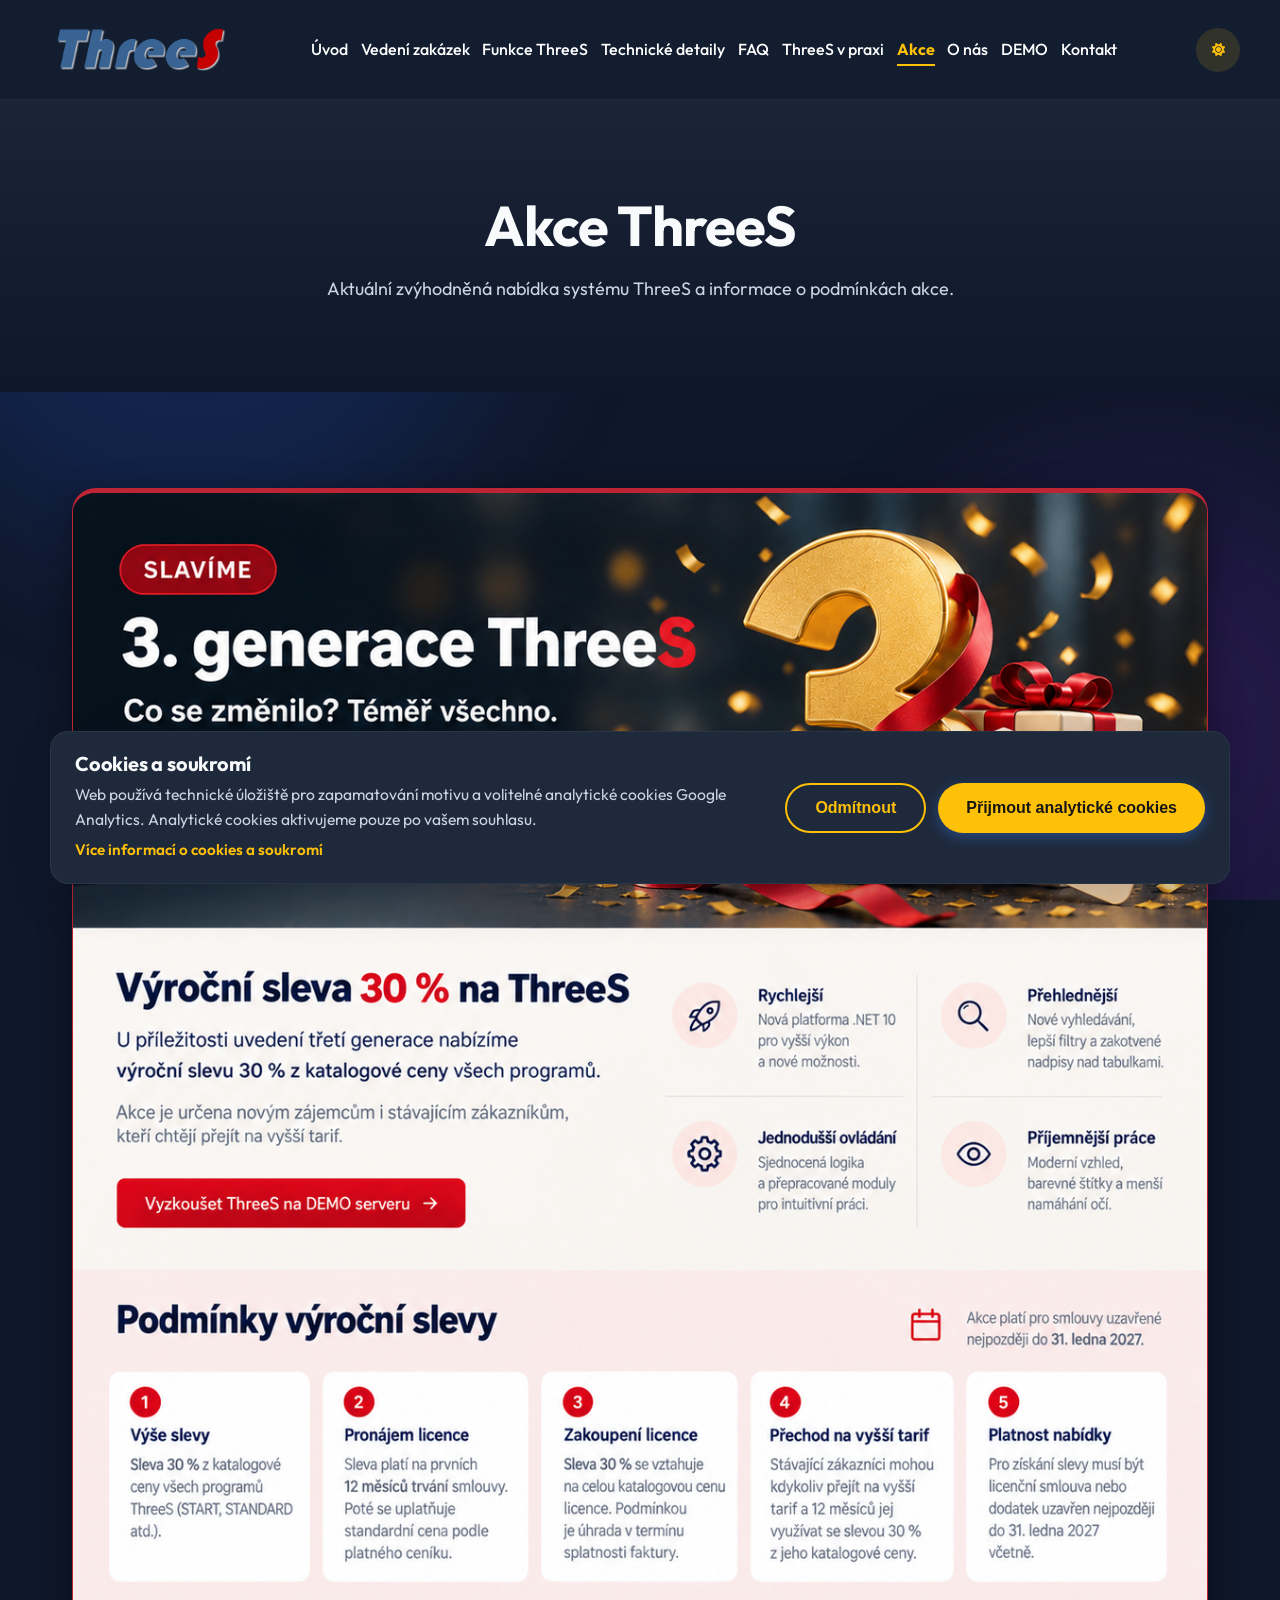
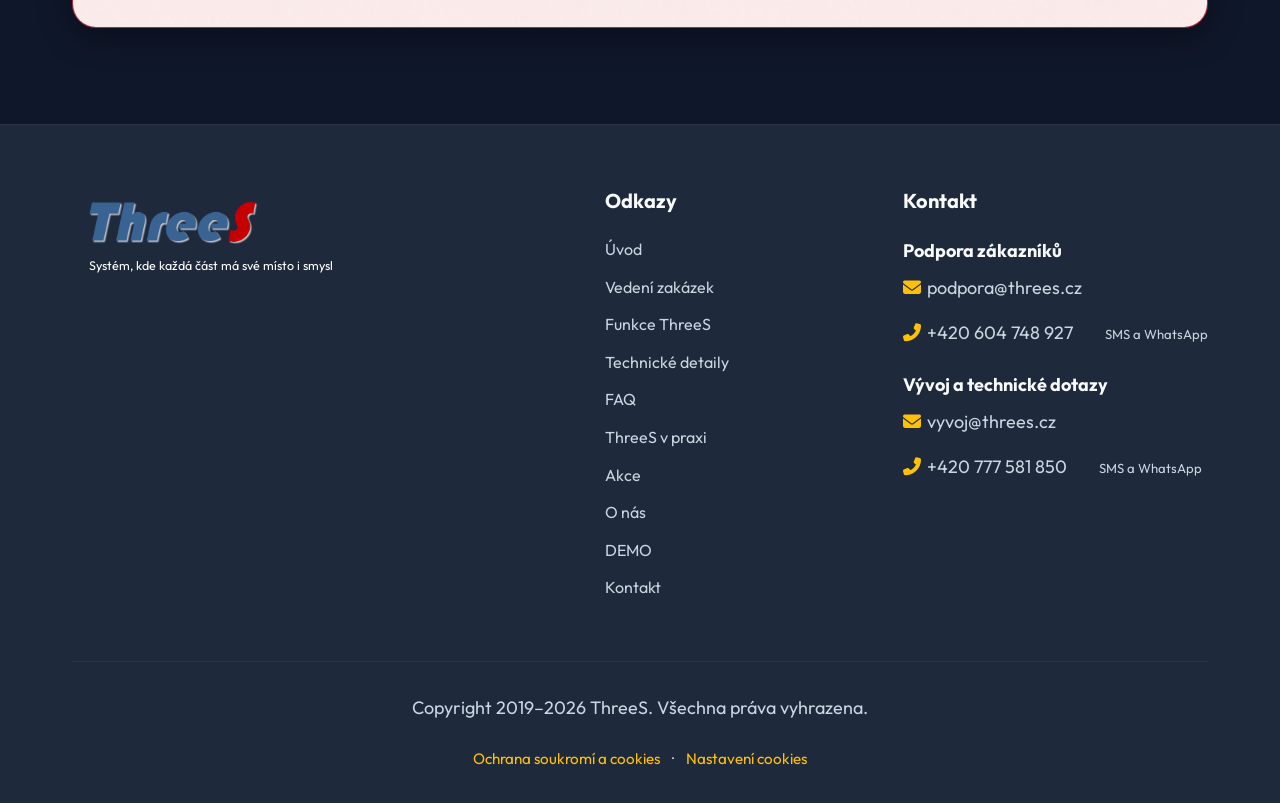
==== akce.html @ a5fe64ee "Add files via upload" ====
<!DOCTYPE html>

<html lang="cs">
<head><script>try{if(localStorage.getItem('threes-theme')!=='light')document.documentElement.setAttribute('data-theme','dark')}catch(e){document.documentElement.setAttribute('data-theme','dark')}</script>
<meta charset="utf-8"/>
<meta content="width=device-width, initial-scale=1.0" name="viewport"/>
<title>Akce ThreeS | ThreeS</title>
<meta content="Aktuální zvýhodněná nabídka systému ThreeS a informace o podmínkách akce." name="description"/>
<meta content="ThreeS akce, sleva 30 procent, pronájem ThreeS START STANDARD, licence ThreeS" name="keywords"/>
<link href="https://threes.cz/akce.html" rel="canonical"/>
<!-- Open Graph / Facebook -->
<meta content="website" property="og:type"/>
<meta content="https://threes.cz/akce.html" property="og:url"/>
<meta content="Akce ThreeS | ThreeS" property="og:title"/>
<meta content="Aktuální zvýhodněná nabídka systému ThreeS a informace o podmínkách akce." property="og:description"/>
<meta content="https://threes.cz/images/akce-vyroci-2026-final.png" property="og:image"/>
<link href="images/favicon_threes.png" rel="icon" type="image/png"/>
<link href="style.css?v=20261031-17" rel="stylesheet"/>
<link href="https://cdnjs.cloudflare.com/ajax/libs/font-awesome/6.4.0/css/all.min.css" rel="stylesheet"/>
</head>
<body class="page-akce">
<div class="bg-blobs">
<div class="blob blob-1"></div>
<div class="blob blob-2"></div>
</div>
<!-- Header -->
<header>
<div class="container nav-container">
<a class="logo" href="index.html">
<img alt="ThreeS – oficiální logo" id="nav-logo" src="images/logo_ThreeS_final.png"/>
</a>
<nav class="nav-links"><a href="index.html">Úvod</a><a href="vedeni-zakazek.html">Vedení zakázek</a><a href="funkce.html">Funkce ThreeS</a><a href="technicke-detaily.html">Technické detaily</a><a href="faq.html">FAQ</a><a href="threes-praxe.html">ThreeS v praxi</a><a href="akce.html">Akce</a><a href="o-nas.html">O nás</a><a href="demo.html">DEMO</a><a href="kontakt.html">Kontakt</a></nav>
<button aria-label="Přepnout motiv" class="theme-toggle" id="theme-toggle">
<i class="fas fa-moon"></i>
</button>
</div>
</header>
<!-- Page Header -->
<!-- Content Section -->
<!-- Footer -->
<main><section class="page-header"><div class="container"><h1>Akce ThreeS</h1><p>Aktuální zvýhodněná nabídka systému ThreeS a informace o podmínkách akce.</p></div></section><section class="section"><div class="container"><div class="action-hero glass-card"><img alt="Výroční sleva 30 % na ThreeS" src="images/akce-vyroci-2026-final.png" style="display:block;width:100%;height:auto;border-radius:12px"/><a aria-label="Vyzkoušet ThreeS na DEMO serveru" class="action-demo-overlay" href="demo.html"></a></div></div></section></main><footer>
<div class="container">
<div class="footer-grid">
<div class="footer-col">
<a class="logo" href="index.html" style="margin-bottom: 1rem; display: inline-flex;">
<img alt="ThreeS – oficiální logo" src="images/logo_ThreeS_final.png"/>
</a>
<p class="footer-slogan-white">Systém, kde každá část má své místo i smysl</p>
</div>
<div class="footer-col">
<h3>Odkazy</h3>
<ul class="footer-links"><li><a href="index.html">Úvod</a></li><li><a href="vedeni-zakazek.html">Vedení zakázek</a></li><li><a href="funkce.html">Funkce ThreeS</a></li><li><a href="technicke-detaily.html">Technické detaily</a></li><li><a href="faq.html">FAQ</a></li><li><a href="threes-praxe.html">ThreeS v praxi</a></li><li><a href="akce.html">Akce</a></li><li><a href="o-nas.html">O nás</a></li><li><a href="demo.html">DEMO</a></li><li><a href="kontakt.html">Kontakt</a></li></ul>
</div>
<div class="footer-col footer-contact">
<h3>Kontakt</h3>
<p style="font-weight: bold; margin-bottom: 0.5rem; color: var(--text-primary);">Podpora zákazníků</p>
<p><a href="mailto:podpora@threes.cz" style="color: inherit; text-decoration: none;"><i class="fas fa-envelope" style="color: var(--threes-yellow); width: 20px;"></i> podpora@threes.cz</a></p>
<p><a href="tel:+420604748927" style="color: inherit; text-decoration: none;"><i class="fas fa-phone-alt" style="color: var(--threes-yellow); width: 20px;"></i> +420 604 748 927</a><span class="contact-methods">SMS a WhatsApp</span></p>
<p style="font-weight: bold; margin-top: 1.5rem; margin-bottom: 0.5rem; color: var(--text-primary);">Vývoj a technické dotazy</p>
<p><a href="mailto:vyvoj@threes.cz" style="color: inherit; text-decoration: none;"><i class="fas fa-envelope" style="color: var(--threes-yellow); width: 20px;"></i> vyvoj@threes.cz</a></p>
<p><a href="tel:+420777581850" style="color: inherit; text-decoration: none;"><i class="fas fa-phone-alt" style="color: var(--threes-yellow); width: 20px;"></i> +420 777 581 850</a><span class="contact-methods">SMS a WhatsApp</span></p>
</div>
</div>
<div class="footer-bottom">
<p>Copyright 2019–<span class="current-year">2026</span> ThreeS. Všechna práva vyhrazena.</p>
<p class="footer-legal-links">
<a href="ochrana-soukromi.html">Ochrana soukromí a cookies</a>
<span aria-hidden="true">·</span>
<a data-cookie-settings="" href="#">Nastavení cookies</a>
</p>
</div>
</div>
</footer>
<script src="cookie-consent.js"></script>
<script src="script.js"></script>
<script src="year.js"></script><script src="akce-visibility.js"></script></body>
</html>
---- style.css ----
/* style.css */
@import url('https://fonts.googleapis.com/css2?family=Outfit:wght@300;400;500;600;700;800&display=swap');

:root {
    /* Light Mode Variables */
    --bg-primary: #f8fafc;
    --bg-secondary: #ffffff;
    --text-primary: #0f172a;
    --text-secondary: #475569;
    --accent-color: #26558a;
    --accent-hover: #1d426d;
    --accent-light: rgba(59, 130, 246, 0.1);

    --header-bg: rgba(255, 255, 255, 0.8);
    --card-bg: rgba(255, 255, 255, 0.6);
    --card-border: rgba(255, 255, 255, 0.4);
    --glass-shadow: 0 8px 32px 0 rgba(31, 38, 135, 0.07);
    --glass-backdrop: blur(12px);

    --transition: all 0.3s cubic-bezier(0.4, 0, 0.2, 1);
}

[data-theme="dark"] {
    /* Dark Mode Variables */
    --bg-primary: #0f172a;
    --bg-secondary: #1e293b;
    --text-primary: #f8fafc;
    --text-secondary: #cbd5e1;
    --accent-color: #7ea5d0;
    --accent-hover: #a7c4e2;
    --accent-light: rgba(96, 165, 250, 0.15);

    --header-bg: rgba(15, 23, 42, 0.85);
    --card-bg: rgba(30, 41, 59, 0.6);
    --card-border: rgba(255, 255, 255, 0.05);
    --glass-shadow: 0 8px 32px 0 rgba(0, 0, 0, 0.4);
}

* {
    margin: 0;
    padding: 0;
    box-sizing: border-box;
}

html {
    scroll-behavior: smooth;
}

body {
    font-family: 'Outfit', sans-serif;
    background-color: var(--bg-primary);
    color: var(--text-primary);
    line-height: 1.6;
    transition: background-color var(--transition), color var(--transition);
    overflow-x: hidden;
}

/* Background elements */
.bg-blobs {
    position: fixed;
    top: 0;
    left: 0;
    width: 100vw;
    height: 100vh;
    z-index: -1;
    overflow: hidden;
    pointer-events: none;
}

.blob {
    position: absolute;
    border-radius: 50%;
    filter: blur(80px);
    opacity: 0.6;
    animation: float 10s infinite alternate ease-in-out;
}

.blob-1 {
    top: -10%;
    left: -10%;
    width: 50vw;
    height: 50vw;
    background: rgba(59, 130, 246, 0.2);
    animation-delay: 0s;
}

.blob-2 {
    bottom: -10%;
    right: -10%;
    width: 40vw;
    height: 40vw;
    background: rgba(147, 51, 234, 0.2);
    animation-delay: -5s;
}

[data-theme="dark"] .blob-1 {
    background: rgba(37, 99, 235, 0.3);
}

[data-theme="dark"] .blob-2 {
    background: rgba(126, 34, 206, 0.3);
}

@keyframes float {
    0% {
        transform: translate(0, 0) scale(1);
    }

    100% {
        transform: translate(5%, 5%) scale(1.1);
    }
}

/* Typography */
h1,
h2,
h3,
h4,
h5,
h6 {
    font-weight: 700;
    line-height: 1.2;
    margin-bottom: 1rem;
    color: var(--text-primary);
}

h1 {
    font-size: 3.5rem;
    letter-spacing: -0.02em;
}

h2 {
    font-size: 2.5rem;
    letter-spacing: -0.01em;
}

h3 {
    font-size: 1.75rem;
}

p {
    margin-bottom: 1.5rem;
    color: var(--text-secondary);
    font-size: 1.125rem;
}

a {
    color: var(--accent-color);
    text-decoration: none;
    transition: var(--transition);
}

a:hover {
    color: var(--accent-hover);
}

/* Common Layout */
.container {
    width: 100%;
    max-width: 1200px;
    margin: 0 auto;
    padding: 0 2rem;
}

.section {
    padding: 6rem 0;
}

/* Header & Navigation */
header {
    position: fixed;
    top: 0;
    left: 0;
    width: 100%;
    z-index: 1000;
    background: var(--header-bg);
    backdrop-filter: var(--glass-backdrop);
    -webkit-backdrop-filter: var(--glass-backdrop);
    border-bottom: 1px solid var(--card-border);
    transition: var(--transition);
}

header.scrolled {
    box-shadow: var(--glass-shadow);
}

.nav-container {
    display: flex;
    justify-content: space-between;
    align-items: center;
    min-height: 80px;
    padding: 1rem 0;
    flex-wrap: wrap;
    gap: 1rem;
}

.logo {
    display: flex;
    align-items: center;
    gap: 1rem;
    font-weight: 800;
    font-size: 1.75rem;
    color: var(--text-primary);
}

.logo img {
    height: 40px;
    width: auto;
    mix-blend-mode: multiply;
    /* Make the white background transparent against the light container */
}

[data-theme="dark"] .logo img {
    /* Invert colors: white bg becomes black, colored text becomes inverted.
       Hue-rotate: restores original color hues.
       Brightness: slightly boosts the text visibility. */
    filter: invert(1) hue-rotate(180deg) brightness(1.2);
    /* Drop the black background against the dark container */
    mix-blend-mode: screen;
}

.nav-links {
    display: flex;
    flex-wrap: wrap;
    gap: 1.5rem;
    align-items: center;
    justify-content: center;
}

.nav-links a {
    color: var(--text-primary);
    font-weight: 500;
    font-size: 1.05rem;
    position: relative;
}

.nav-links a::after {
    content: '';
    position: absolute;
    width: 0;
    height: 2px;
    bottom: -4px;
    left: 0;
    background-color: var(--accent-color);
    transition: var(--transition);
}

.nav-links a:hover::after,
.nav-links a.nav-active::after {
    width: 100%;
}

.nav-links a.nav-active {
    color: var(--accent-color);
    font-weight: 700;
}

/* Buttons & Controls */
.btn {
    display: inline-flex;
    align-items: center;
    justify-content: center;
    padding: 0.875rem 1.75rem;
    border-radius: 9999px;
    font-weight: 600;
    font-size: 1rem;
    cursor: pointer;
    transition: var(--transition);
    border: none;
    gap: 0.5rem;
}

.btn-primary {
    background: var(--accent-color);
    color: #fff;
    box-shadow: 0 4px 14px 0 rgba(59, 130, 246, 0.39);
}

.btn-primary:hover {
    background: var(--accent-hover);
    transform: translateY(-2px);
    box-shadow: 0 6px 20px rgba(59, 130, 246, 0.4);
    color: #fff;
}

.btn-outline {
    background: transparent;
    border: 2px solid var(--accent-color);
    color: var(--accent-color);
}

.btn-outline:hover {
    background: var(--accent-light);
    transform: translateY(-2px);
}

.theme-toggle {
    background: var(--accent-light);
    border: none;
    width: 44px;
    height: 44px;
    border-radius: 50%;
    cursor: pointer;
    display: flex;
    align-items: center;
    justify-content: center;
    color: var(--accent-color);
    transition: var(--transition);
}

.theme-toggle:hover {
    background: var(--accent-color);
    color: #fff;
    transform: rotate(15deg);
}

/* Hero Section */
.hero {
    min-height: 100vh;
    display: flex;
    align-items: center;
    padding-top: 130px;
    position: relative;
}

.hero-grid {
    display: grid;
    grid-template-columns: 1fr 1fr;
    gap: 4rem;
    align-items: center;
}

.hero-content h1 {
    margin-bottom: 1.5rem;
    color: #ffffff;
}

.hero-actions {
    display: flex;
    gap: 1rem;
    margin-top: 2rem;
}

.hero-image-wrap {
    position: relative;
}

.glass-card {
    background: var(--card-bg);
    backdrop-filter: var(--glass-backdrop);
    -webkit-backdrop-filter: var(--glass-backdrop);
    border: 1px solid var(--card-border);
    border-radius: 24px;
    padding: 2.5rem;
    box-shadow: var(--glass-shadow);
    transition: transform 0.3s ease, box-shadow 0.3s ease;
}

.hero-image-wrap .glass-card {
    padding: 1rem;
    transform-style: preserve-3d;
    perspective: 1000px;
    animation: float-card 6s infinite ease-in-out;
}

@keyframes float-card {

    0%,
    100% {
        transform: translateY(0) rotateX(2deg) rotateY(-2deg);
    }

    50% {
        transform: translateY(-15px) rotateX(-2deg) rotateY(2deg);
    }
}

.hero-image-wrap img {
    width: 100%;
    height: auto;
    border-radius: 16px;
    display: block;
}

/* Features Section */
.features-grid {
    display: grid;
    grid-template-columns: repeat(auto-fit, minmax(300px, 1fr));
    gap: 2rem;
    margin-top: 3rem;
}

.feature-card {
    padding: 2rem;
    height: 100%;
}

.feature-card:hover {
    transform: translateY(-5px);
    box-shadow: 0 15px 35px rgba(0, 0, 0, 0.1);
}

[data-theme="dark"] .feature-card:hover {
    box-shadow: 0 15px 35px rgba(0, 0, 0, 0.4);
}

.feature-icon {
    width: 60px;
    height: 60px;
    background: var(--accent-light);
    color: var(--accent-color);
    border-radius: 16px;
    display: flex;
    align-items: center;
    justify-content: center;
    font-size: 1.5rem;
    margin-bottom: 1.5rem;
}

/* Modules Section */
.img-left {
    grid-template-columns: 1fr 1fr;
    gap: 4rem;
    align-items: center;
    margin-bottom: 6rem;
}

.img-right {
    grid-template-columns: 1fr 1fr;
    gap: 4rem;
    align-items: center;
    margin-bottom: 6rem;
}

.module-img {
    width: 100%;
    border-radius: 16px;
    box-shadow: var(--glass-shadow);
}

/* CTA Section */
.cta-section {
    text-align: center;
    position: relative;
    padding: 8rem 0;
    overflow: hidden;
}

.cta-box {
    max-width: 800px;
    margin: 0 auto;
    position: relative;
    z-index: 2;
}

.cta-box h2 {
    font-size: 3rem;
    margin-bottom: 1.5rem;
}

/* Footer */
footer {
    background: var(--bg-secondary);
    padding: 4rem 0 2rem;
    border-top: 1px solid var(--card-border);
}

.footer-grid {
    display: grid;
    grid-template-columns: 2fr 1fr 1fr;
    gap: 4rem;
    margin-bottom: 3rem;
}

.footer-col h3 {
    font-size: 1.25rem;
    margin-bottom: 1.5rem;
}

.footer-links {
    list-style: none;
}

.footer-links li {
    margin-bottom: 0.75rem;
}

.footer-links a {
    color: var(--text-secondary);
}

.footer-links a:hover {
    color: var(--accent-color);
}

.footer-contact p {
    display: flex;
    align-items: center;
    gap: 0.75rem;
    margin-bottom: 1rem;
}

.footer-bottom {
    text-align: center;
    padding-top: 2rem;
    border-top: 1px solid var(--card-border);
    color: var(--text-secondary);
}

.footer-legal-links {
    display: flex;
    justify-content: center;
    flex-wrap: wrap;
    gap: 0.75rem;
    margin: 0.75rem 0 0;
    font-size: 0.95rem;
}

.footer-legal-links a {
    color: var(--text-secondary);
}

.footer-legal-links a:hover {
    color: var(--accent-color);
}

/* Cookie consent */
.cookie-banner {
    position: fixed;
    right: 1rem;
    bottom: 1rem;
    left: 1rem;
    z-index: 2000;
    display: flex;
    align-items: center;
    justify-content: space-between;
    gap: 1.5rem;
    max-width: 1180px;
    margin: 0 auto;
    padding: 1.25rem 1.5rem;
    background: var(--bg-secondary);
    border: 1px solid var(--card-border);
    border-radius: 18px;
    box-shadow: 0 16px 40px rgba(15, 23, 42, 0.22);
}

.cookie-banner__content {
    flex: 1;
}

.cookie-banner h2 {
    margin-bottom: 0.35rem;
    font-size: 1.25rem;
}

.cookie-banner p {
    margin-bottom: 0.35rem;
    font-size: 0.98rem;
}

.cookie-banner a {
    font-size: 0.95rem;
    font-weight: 600;
}

.cookie-banner__actions {
    display: flex;
    flex-shrink: 0;
    flex-wrap: wrap;
    justify-content: flex-end;
    gap: 0.75rem;
}

.cookie-banner__actions .btn {
    white-space: nowrap;
}

/* Animations (Scroll reveal) */
.reveal {
    opacity: 0;
    transform: translateY(30px);
    transition: all 0.8s ease-out;
}

.reveal.active {
    opacity: 1;
    transform: translateY(0);
}

/* Details Page specific */
.page-header {
    padding: 12rem 0 4rem;
    text-align: center;
    background: linear-gradient(180deg, var(--bg-secondary) 0%, var(--bg-primary) 100%);
}

.detail-content {
    max-width: 800px;
    margin: 0 auto;
    background: var(--card-bg);
    backdrop-filter: var(--glass-backdrop);
    -webkit-backdrop-filter: var(--glass-backdrop);
    border: 1px solid var(--card-border);
    border-radius: 24px;
    padding: 3rem;
    box-shadow: var(--glass-shadow);
}

.detail-section {
    margin-bottom: 3rem;
}

.detail-section:last-child {
    margin-bottom: 0;
}

.detail-section h3 {
    color: var(--accent-color);
    border-bottom: 1px dashed var(--card-border);
    padding-bottom: 0.5rem;
    margin-bottom: 1.5rem;
    display: flex;
    align-items: center;
    gap: 0.75rem;
}

.detail-list {
    list-style: none;
}

.detail-list li {
    position: relative;
    padding-left: 2rem;
    margin-bottom: 1.25rem;
    color: var(--text-secondary);
}

.detail-list li::before {
    content: '→';
    position: absolute;
    left: 0;
    color: var(--accent-color);
    font-weight: bold;
}

.detail-list strong {
    color: var(--text-primary);
}

.faq-block {
    max-width: 900px;
    margin-left: auto;
    margin-right: auto;
}

.faq-heading {
    text-align: center;
    margin-bottom: 2rem;
}

.faq-list {
    display: grid;
    gap: 1rem;
}

.faq-item {
    background: var(--card-bg);
    backdrop-filter: var(--glass-backdrop);
    -webkit-backdrop-filter: var(--glass-backdrop);
    border: 1px solid var(--card-border);
    border-radius: 20px;
    box-shadow: var(--glass-shadow);
    padding: 1.5rem 1.75rem;
}

.faq-item summary {
    list-style: none;
    cursor: pointer;
    font-size: 1.15rem;
    font-weight: 700;
    color: var(--text-primary);
    padding-right: 2rem;
    position: relative;
}

.faq-item summary::-webkit-details-marker {
    display: none;
}

.faq-item summary::after {
    content: '+';
    position: absolute;
    right: 0;
    top: 50%;
    transform: translateY(-50%);
    color: var(--accent-color);
    font-size: 1.5rem;
    line-height: 1;
}

.faq-item[open] summary::after {
    content: '−';
}

.faq-item p {
    margin: 1rem 0 0;
}

.faq-item a {
    color: var(--accent-color);
    text-decoration: underline;
    font-weight: 600;
}

.faq-item a:hover {
    color: var(--text-primary);
}

/* Responsive */
@media (max-width: 992px) {

    .hero-grid,
    .img-left,
    .img-right,
    .footer-grid {
        grid-template-columns: 1fr;
        gap: 3rem;
    }

    .img-right .glass-card:first-child {
        order: 2;
    }

    h1 {
        font-size: 2.75rem;
    }

    h2 {
        font-size: 2rem;
    }
}

@media (max-width: 768px) {
    .nav-links {
        display: none;
        /* Mobile menu could be added here */
    }

    .section {
        padding: 4rem 0;
    }

    .hero {
        padding-top: 100px;
        min-height: auto;
    }

    .cookie-banner {
        align-items: stretch;
        flex-direction: column;
        gap: 1rem;
        padding: 1.25rem;
    }

    .cookie-banner__actions {
        justify-content: stretch;
    }

    .cookie-banner__actions .btn {
        flex: 1 1 12rem;
    }
}

/* Tooltip Styles */
[data-tooltip] {
    position: relative;
    display: inline-block;
    cursor: pointer;
}

[data-tooltip]::after {
    content: attr(data-tooltip);
    position: absolute;
    bottom: 110%;
    left: 50%;
    transform: translateX(-50%) translateY(10px);
    background-color: var(--accent-color);
    color: #fff;
    padding: 0.75rem 1.25rem;
    border-radius: 8px;
    font-size: 0.95rem;
    font-weight: 600;
    white-space: nowrap;
    opacity: 0;
    visibility: hidden;
    transition: all 0.3s cubic-bezier(0.68, -0.55, 0.265, 1.55);
    box-shadow: 0 10px 25px rgba(59, 130, 246, 0.4);
    z-index: 100;
    pointer-events: none;
}

[data-tooltip]::before {
    content: '';
    position: absolute;
    bottom: 105%;
    left: 50%;
    transform: translateX(-50%);
    border-width: 6px;
    border-style: solid;
    border-color: var(--accent-color) transparent transparent transparent;
    opacity: 0;
    visibility: hidden;
    transition: all 0.3s cubic-bezier(0.68, -0.55, 0.265, 1.55);
    z-index: 100;
}

[data-tooltip]:hover::after {
    opacity: 1;
    visibility: visible;
    transform: translateX(-50%) translateY(0);
}

[data-tooltip]:hover::before {
    opacity: 1;
    visibility: visible;
}

/* ThreeS 2026 – sjednocené vizuální prvky */
:root { --threes-blue: #26558a; --threes-red: #bd2434; --threes-green: #788b38; }
.logo img, [data-theme="dark"] .logo img { filter: none !important; mix-blend-mode: normal !important; height: 48px; }
.nav-links { flex-wrap: wrap; gap: .8rem !important; }
.nav-links a { font-size: .88rem; }
.feature-grid-v2 { display:grid; grid-template-columns:repeat(auto-fit,minmax(260px,1fr)); gap:1.25rem; margin:2rem 0; }
.feature-grid-v2 .glass-card, .feature-grid-v2 .detail-section { padding:1.5rem; }
.feature-grid-v2 h2 { font-size:1.25rem; }
.action-panel { padding:2.5rem; border-top:5px solid var(--threes-red); }
.action-panel h2 { color:var(--threes-red); }
.faq-block { max-width:1000px; margin:auto; }
.hero-content h1 { line-height:1.18; }
@media(max-width:750px) {.logo img,[data-theme="dark"] .logo img{height:38px}.action-panel{padding:1.25rem}}

/* ThreeS – třetí pracovní verze */
:root {--threes-yellow:#ffc107;--threes-green:#88954a;--threes-red:#bd2434;}
.logo img,[data-theme="dark"] .logo img {height:58px !important;filter:none !important;}
.nav-links a {font-size:1rem !important;color:#fff !important;}
.nav-links a.nav-active,.nav-links a:hover {color:rgb(255,193,7) !important;}
.nav-links a.nav-active::after {background:rgb(255,193,7) !important;}
header {background:#121d30 !important;}
.demo-cta {background:var(--threes-red) !important;border-color:var(--threes-red) !important;color:#fff !important;}
.homepage-motto {font-size:1.5rem;font-weight:700;margin-top:1.2rem;color:var(--text-primary);}
.contact-methods {font-size:.8rem;white-space:nowrap;color:var(--text-secondary);}
.full-width-detail {grid-column:1/-1;width:100%;}
.faq-block {margin-bottom:2rem;}
.action-hero {min-height:300px;padding:3rem;display:flex;flex-direction:column;justify-content:center;border-top:5px solid var(--threes-red);background:linear-gradient(120deg,rgba(189,36,52,.14),transparent 65%);}
.action-hero h2 {color:var(--threes-red);}
.equal-case-card,.about-equal {height:100%;}
.about-wide {width:100%;grid-column:1/-1;}
.about-wide img {max-width:100%;height:auto;display:block;margin:1.5rem auto;}
/* Nadpisy, symboly a aktivní navigace v teplé žlutooranžové */
body:has(.feature-grid-v2) .detail-section h3 {color:#ffc107 !important;}
.feature-icon i {color:#ffc107 !important;}
@media(max-width:950px){.nav-links a{font-size:.9rem !important}.logo img,[data-theme="dark"] .logo img{height:49px !important}}

/* ThreeS – pracovní verze 04 */
:root{--threes-yellow:#ffc107;--threes-red:#bd2434;--threes-green:#88954a}
.logo img,[data-theme="dark"] .logo img{height:67px !important}
@media(max-width:950px){.logo img,[data-theme="dark"] .logo img{height:56px !important}}
.nav-links a:hover::after,.nav-links a.nav-active::after{background:var(--threes-yellow) !important}
.demo-cta{box-shadow:0 2px 16px rgba(255,255,255,.34) !important}
.footer-col .contact-methods{display:block;margin-left:20px;margin-top:3px;font-size:.82rem}
.footer-contact p a[href^="tel:"]{white-space:nowrap}
.footer-contact i{color:var(--threes-yellow) !important}
.footer-col .logo+p{font-size:1.12rem !important;line-height:1.5}
.center-heading{text-align:center}
body:has(.feature-grid-v2) .detail-section h3,body:has(.feature-grid-v2) .detail-section h3 i{color:var(--threes-yellow) !important}
body:has(.feature-grid-v2) .detail-section:last-child{grid-column:1/-1}
body:has(.feature-grid-v2) .detail-section h3 .fa-plus,.fa-plus{color:var(--threes-yellow)}
body:has(.page-header) .fa-rocket,body:has(.page-header) .fa-desktop,body:has(.page-header) .fa-stopwatch{color:var(--threes-yellow) !important}
body:has(.page-header) .fa-check{color:var(--threes-yellow) !important}
.case-orange{border:1px solid var(--threes-yellow) !important}.case-red{border:1px solid var(--threes-red) !important}
.case-orange li,.case-red li{color:#fff;list-style:none !important}.case-orange li::before,.case-red li::before{content:'✓';color:#fff;margin-right:.65rem;font-weight:800}
.about-story-grid{display:grid;grid-template-columns:repeat(2,minmax(0,1fr));gap:2rem;align-items:stretch}.about-story-grid>.glass-card{height:100%;margin:0 !important}
@media(max-width:760px){.about-story-grid{grid-template-columns:1fr}}
.bonsai-description{text-align:center;font-size:1.15rem;line-height:1.7;max-width:850px;margin:1.4rem auto 0}
body:has(.contact-page) a:not(.btn):hover{color:var(--threes-yellow)}

/* ThreeS pracovní verze 05 – sjednocení požadovaných barev a rozložení */
:root { --threes-green:#74b83f; --threes-yellow:#ffc107; }
.more-info-white, a.more-info-white, a.more-info-white.btn-outline { background:#fff !important;color:#252525 !important;border-color:#fff !important; }
.more-info-white:hover { background:#f1f1f1 !important; }
.footer-slogan-white {color:#fff !important;}
.homepage-motto {margin-top:1rem;}
.hero-actions {margin-bottom:1.25rem;}


.feature-icon .fa-ban,.feature-icon .fa-times-circle {color:var(--threes-yellow) !important;}
.process-illustration {grid-column:1/-1;text-align:center;margin:2rem auto;width:100%;}
.centered-cta {text-align:center !important;}
.centered-cta p {text-align:center;}
.case-solution-green {border:1px solid var(--threes-green) !important;}
.case-solution-green h2 {color:var(--threes-green) !important;}
.detail-list li {list-style:none !important;}
.case-orange .detail-list li::before,.case-red .detail-list li::before {content:'✓' !important;color:#fff !important;margin-right:.7rem;}
.case-orange .detail-list li,.case-red .detail-list li {color:#fff !important;}
.faq-item summary::after,.faq-item a {color:var(--threes-yellow) !important;}
.technical-card i,.tech-card i {color:var(--threes-yellow) !important;}

/* ThreeS v06 */
:root,[data-theme="dark"]{--accent-color:#ffc107;--accent-hover:#e4a900;--accent-light:rgba(255,193,7,.13)}
.nav-links a::after,.nav-links a:hover::after,.nav-links a.nav-active::after{background:#ffc107 !important}
.theme-toggle,.theme-toggle i,.theme-toggle:hover{color:#ffc107 !important}
.theme-toggle:hover{background:rgba(255,193,7,.18) !important}
.footer-legal-links a,.footer-legal-links a:hover,.cookie-banner a,.cookie-banner a:hover{color:#ffc107 !important}
.cookie-banner .btn,.cookie-banner button{border-color:#ffc107 !important}
.cookie-banner .btn-primary{background:#ffc107 !important;color:#161616 !important}
.cookie-banner .btn-outline{color:#ffc107 !important;background:transparent !important}

.check-only{list-style:none !important}
.check-only::before,.check-only::after{content:none !important;display:none !important}
.check-only .fa-check{color:#ffc107 !important}

body:has(.contact-page) a[href="demo.html"]{color:#ffc107 !important}
.centered-cta .btn + .btn,.centered-cta a.btn + a.btn{margin-left:.65rem}

/* v07: page-specific styles, avoiding cross-page inheritance */
.page-index .hero-content h1{color:#fff !important}
:root:not([data-theme="dark"]) .page-index .hero-content h1{color:#202631 !important}
.page-index .home-three-card{border:1px solid rgb(255,193,7) !important}
.page-index .hero-actions{margin-bottom:.35rem !important}
.page-index .home-line-small{font-size:14px !important}
.page-index .home-line-medium{font-size:18px !important}
.page-index .homepage-motto{font-size:22px !important}
.page-vedeni-zakazek .jobs-comparison-1{border:2px solid #bd2434 !important}
.page-vedeni-zakazek .jobs-comparison-2{border:2px solid #74b83f !important}
.page-vedeni-zakazek .jobs-info-card{border:2px solid #ffc107 !important}
.page-vedeni-zakazek .jobs-comparison .detail-list li{color:#fff !important}
.page-vedeni-zakazek .jobs-comparison .detail-list li::before{content:'✓' !important;color:#fff !important}
.page-technicke-detaily .tech-specific-card{border:1px solid #ffc107 !important}
.page-technicke-detaily .tech-specific-card .detail-list li::before{content:'✓' !important;color:#fff !important}
.page-technicke-detaily .tech-specific-card h3 i{color:#ffc107 !important}
.page-technicke-detaily .features-grid{margin-bottom:2rem !important}
.page-o-nas .about-specific-card{border:1px solid rgb(255,193,7) !important}
.page-o-nas .about-question-heading{color:#fff !important}
:root:not([data-theme="dark"]) .page-o-nas .about-question-heading{color:#fff !important}
.page-kontakt .contact-specific-1{border-top:4px solid var(--threes-red) !important}
.page-kontakt .contact-specific-1>i,.page-kontakt .contact-specific-1>p{color:var(--threes-red) !important}
.page-kontakt .contact-specific-2{border-top:4px solid var(--threes-green) !important}
.page-kontakt .contact-specific-2>i,.page-kontakt .contact-specific-2>p:first-of-type{color:var(--threes-green) !important}
.page-kontakt .contact-specific-3{border-top:4px solid #8b5cf6 !important}
.page-kontakt .contact-specific-3>i,.page-kontakt .contact-specific-3>p{color:#8b5cf6 !important}
.page-kontakt .contact-specific-4{border-top:4px solid #f59e0b !important}
.page-kontakt .contact-specific-4>i,.page-kontakt .contact-specific-4>p:first-of-type{color:#f59e0b !important}
.page-funkce img.features-reduced-image{max-width:66.67% !important;height:auto !important}
:root:not([data-theme="dark"]) .footer-slogan-white{color:var(--text-primary) !important}
:root:not([data-theme="dark"]) .page-threes-praxe .case-orange p,
:root:not([data-theme="dark"]) .page-threes-praxe .case-orange strong,
:root:not([data-theme="dark"]) .page-threes-praxe .case-orange .detail-list li{color:#202631 !important}
:root:not([data-theme="dark"]) .page-threes-praxe .case-orange .detail-list li::before{color:#202631 !important}
.more-info-white,a.more-info-white,a.more-info-white.btn-outline{background:#e5e7eb !important;border-color:#d1d5db !important;color:#252525 !important}
.more-info-white:hover{background:#d1d5db !important}

/* v08 - action only */
.nav-links a.akce-menu-link:not(:hover):not(.nav-active){color:var(--threes-red,#d00019)!important}.nav-links a.akce-menu-link:hover,.nav-links a.akce-menu-link.nav-active{color:#ffc107!important}.page-akce .action-hero{position:relative;padding:0;overflow:hidden;max-width:100%;border-color:var(--threes-red,#d00019)}.page-akce .action-demo-overlay{position:absolute;left:2.1%;top:87.2%;width:32.8%;height:10.8%;border-radius:12px;z-index:2;cursor:pointer}.page-akce .action-demo-overlay:focus-visible{outline:3px solid #ffc107;outline-offset:-3px}

/* v09: pouze Akce – tučnost položky a přesné souřadnice tlačítka v novém obrázku */
.nav-links a.akce-menu-link {font-weight:700 !important}
.page-akce .action-demo-overlay {
  left:4.45%; top:60.0%; width:30.5%; height:4.1%;
}

/* v10: scoped contrast fixes; no other pages or color themes affected */
:root:not([data-theme="dark"]) .page-vedeni-zakazek .jobs-comparison .detail-list li,
:root:not([data-theme="dark"]) .page-vedeni-zakazek .jobs-comparison .detail-list li::before,
:root:not([data-theme="dark"]) .page-threes-praxe .case-red .detail-list li,
:root:not([data-theme="dark"]) .page-threes-praxe .case-red .detail-list li::before {color:#202631 !important}


/* v13 – targeted spacing, illustration sizes and typography */
@media (min-width: 769px) {
  .page-index .hero { min-height: calc(100vh - 80px); }
}
.page-faq .faq-illustration { margin-top: .5rem !important; }
.page-faq .faq-illustration .features-reduced-image { max-width: 733px; }
.page-technicke-detaily .threes-new-illustration { max-width: 733px !important; }
.page-threes-praxe .practice-illustration { max-width: 733px !important; margin-left: auto !important; margin-right: auto !important; }
.footer-slogan-white { font-size: calc(0.95rem - 1pt) !important; }
.page-vedeni-zakazek .excel-seo-intro { text-align: center; font-size: 1.125rem; line-height: 1.7; max-width: 900px; margin: 0 auto 2rem; }

/* v14 – final targeted layout corrections */
/* Remove the conflicting inherited footer font-size and align slogan with logo. */
.footer-col .logo + .footer-slogan-white {
  font-size: 0.78rem !important;
  line-height: 1.35 !important;
  margin: 0.1rem 0 0 !important;
  padding: 0 !important;
  text-align: left !important;
}
.footer-col > .logo { margin-bottom: 0 !important; }
/* Text about replacing Excel: more prominent without changing its location. */
.page-vedeni-zakazek .excel-seo-intro {
  font-size: 1.32rem !important;
  line-height: 1.65 !important;
  text-align: center !important;
}
/* Both showcase pictures without a glass-card frame, padding, or shadow. */
.page-index .hero-illustration-plain,
.page-threes-praxe .practice-illustration-plain {
  background: transparent !important; border: 0 !important;
  padding: 0 !important; box-shadow: none !important;
  backdrop-filter: none !important;
}
.page-index .hero-illustration-plain img,
.page-threes-praxe .practice-illustration-plain img {
  display: block; max-width: 100%; height: auto; margin: 0 auto;
}
/* 80% of previous 733px illustration width, responsive on narrow screens. */
.page-faq .faq-illustration .features-reduced-image { max-width: 586px !important; }
.page-technicke-detaily .threes-new-illustration { max-width: 586px !important; }
.page-threes-praxe .practice-illustration { max-width: 586px !important; }

/* v15 – footer slogan aligned with the VISIBLE logo artwork.
   Logo PNG contains 187px of transparent left padding in a 716px-high canvas. */
.footer-grid > .footer-col:first-child { --footer-logo-height: 67px; }
.footer-grid > .footer-col:first-child > .footer-slogan-white {
  font-size: 0.78rem !important;
  line-height: 1.35 !important;
  padding: 0 !important;
  margin: -0.35rem 0 0 calc(var(--footer-logo-height) * 0.26117) !important;
  text-align: left !important;
}
.footer-grid > .footer-col:first-child > .logo { margin-bottom: 0 !important; }
@media (max-width: 950px) {
  .footer-grid > .footer-col:first-child { --footer-logo-height: 56px; }
}
/* v15 – breathing room above the ThreeS in practice screenshot */
.page-threes-praxe .practice-illustration { margin-top: 2rem !important; }

/* v16 – development note and balanced illustration spacing */
.page-funkce .continuous-development-note {
  text-align: center; font-size: 1.18rem; line-height: 1.55;
  max-width: 920px; margin: 2.25rem auto 1.2rem;
  color: var(--text-primary);
}
.page-threes-praxe .practice-illustration {
  margin-top: 5rem !important; margin-bottom: 5rem !important;
}

/* v17 – development note spans the entire Bonus column width */
.page-funkce .feature-grid-v2 > .continuous-development-note {
  grid-column: 1 / -1; width: 100%; max-width: none;
  box-sizing: border-box; margin: 2.25rem 0 1.2rem;
  font-size: clamp(1.35rem, 2.1vw, 1.65rem);
  line-height: 1.55; text-align: center;
}
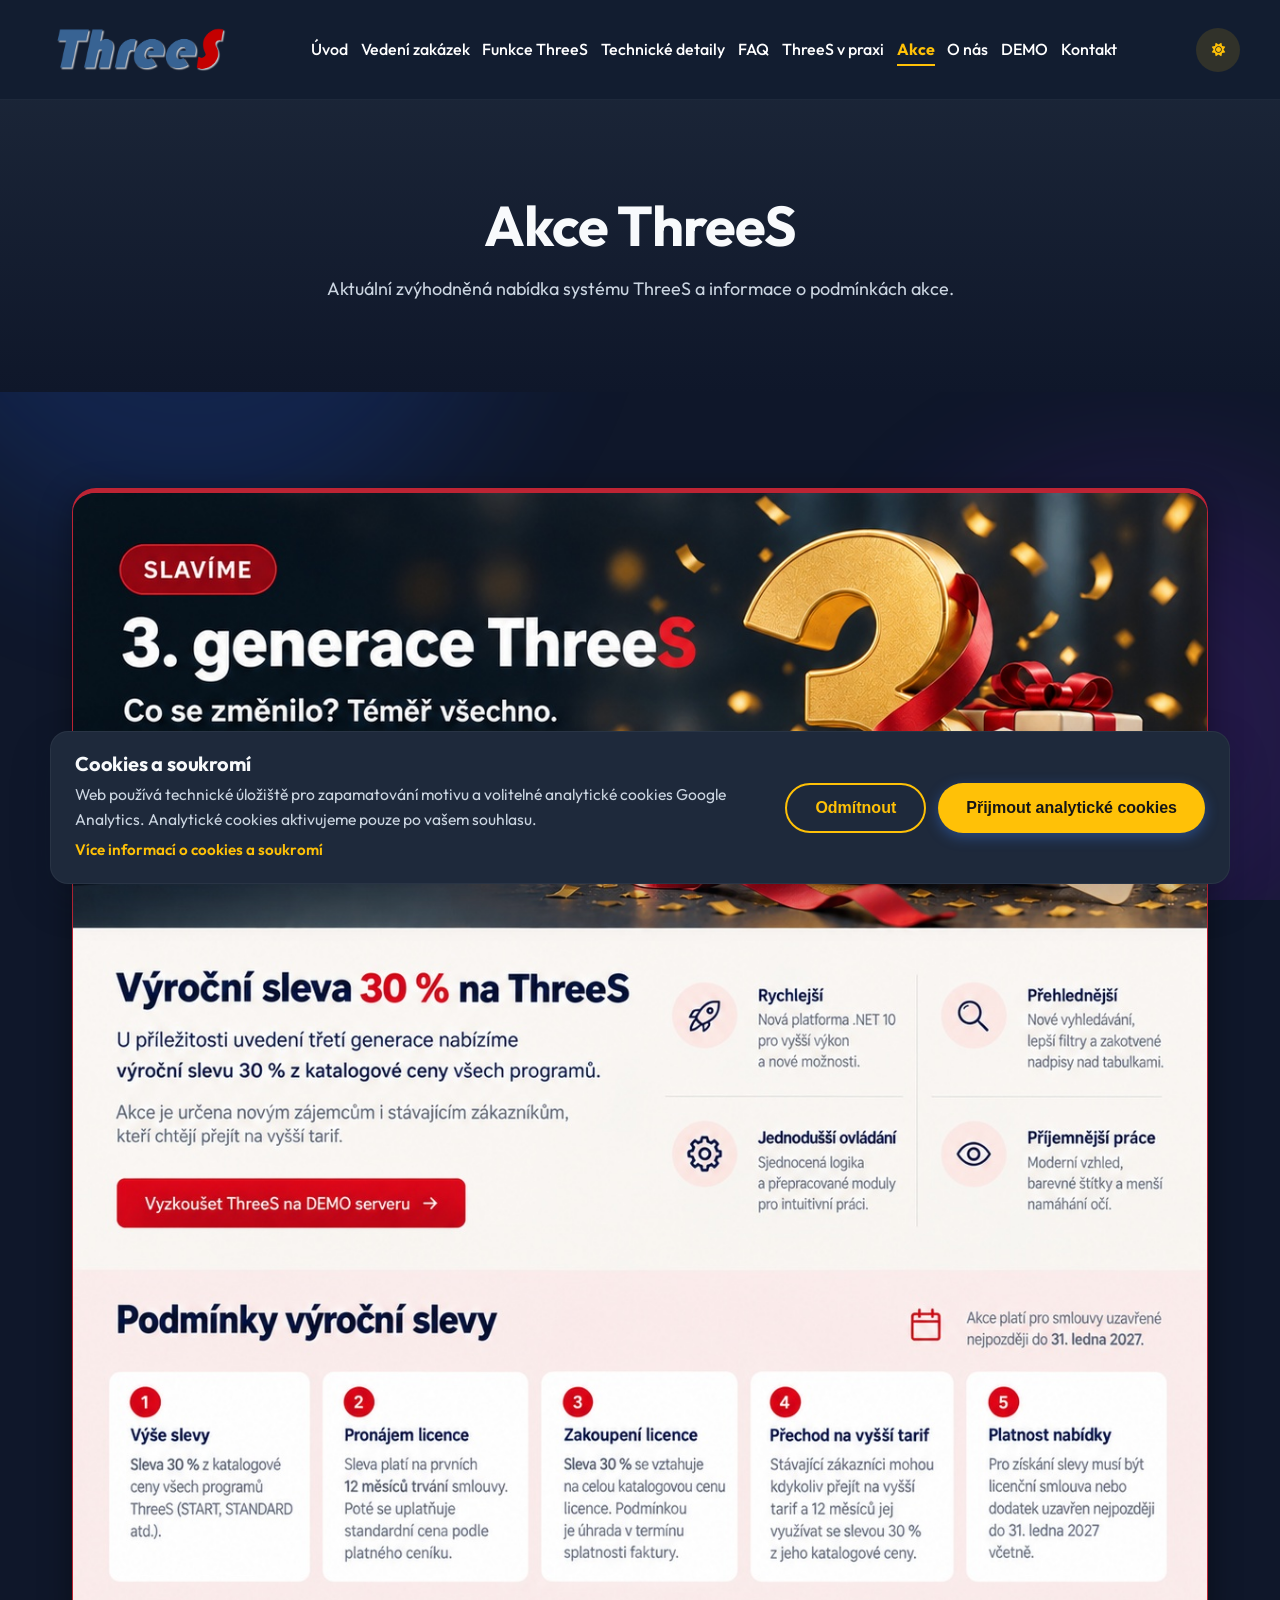
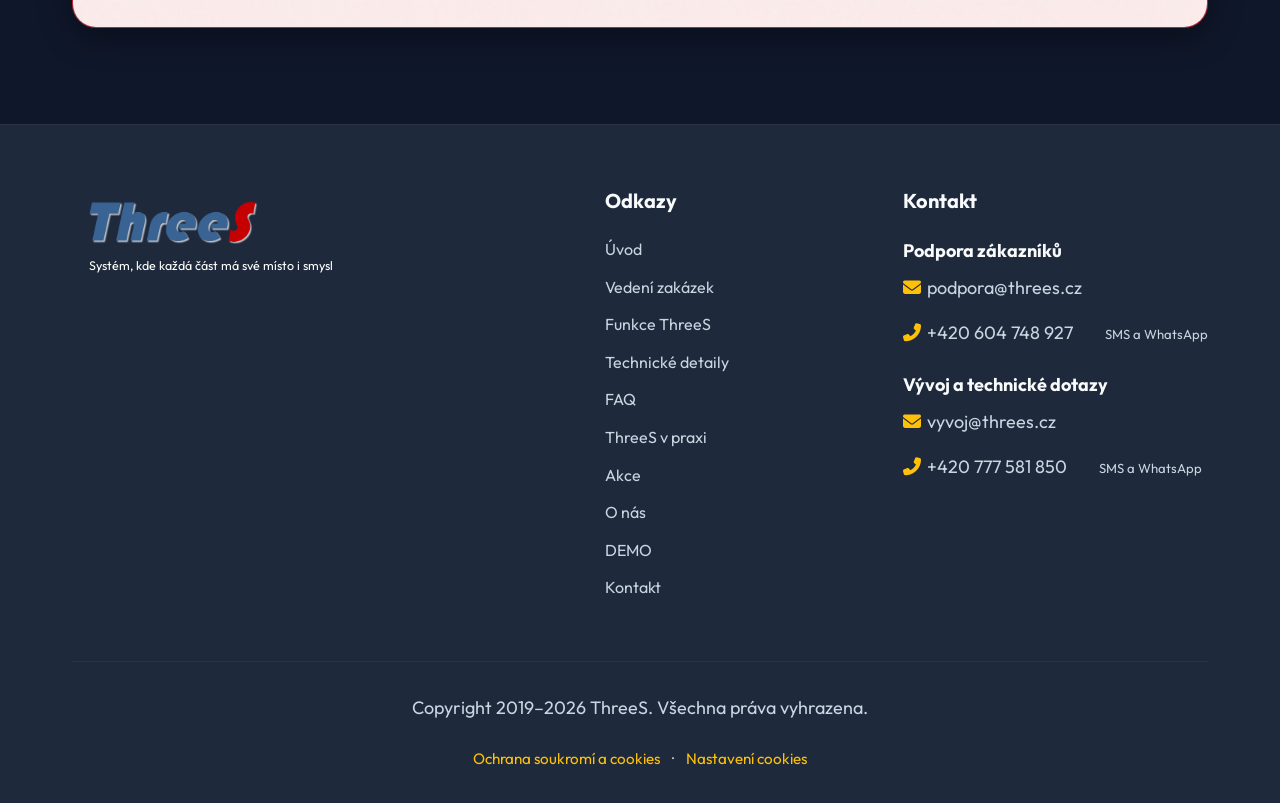
==== commit d3010618: "Nahraď banner akce obrázkem akce-vyroci-3gen.jpg - Aktualizuj odkaz na obrázek v akce.html na nový s" ====
--- a/akce.html
+++ b/akce.html
@@ -15,7 +15,7 @@
 <meta content="Aktuální zvýhodněná nabídka systému ThreeS a informace o podmínkách akce." property="og:description"/>
 <meta content="https://threes.cz/images/akce-vyroci-2026-final.png" property="og:image"/>
 <link href="images/favicon_threes.png" rel="icon" type="image/png"/>
-<link href="style.css?v=20261031-17" rel="stylesheet"/>
+<link href="style.css?v=20261101-mobile-menu" rel="stylesheet"/>
 <link href="https://cdnjs.cloudflare.com/ajax/libs/font-awesome/6.4.0/css/all.min.css" rel="stylesheet"/>
 </head>
 <body class="page-akce">
@@ -29,7 +29,11 @@
 <a class="logo" href="index.html">
 <img alt="ThreeS – oficiální logo" id="nav-logo" src="images/logo_ThreeS_final.png"/>
 </a>
-<nav class="nav-links"><a href="index.html">Úvod</a><a href="vedeni-zakazek.html">Vedení zakázek</a><a href="funkce.html">Funkce ThreeS</a><a href="technicke-detaily.html">Technické detaily</a><a href="faq.html">FAQ</a><a href="threes-praxe.html">ThreeS v praxi</a><a href="akce.html">Akce</a><a href="o-nas.html">O nás</a><a href="demo.html">DEMO</a><a href="kontakt.html">Kontakt</a></nav>
+<button aria-controls="primary-navigation" aria-expanded="false" aria-label="Otevřít menu" class="menu-toggle" hidden type="button">
+<svg aria-hidden="true" viewBox="0 0 24 24"><path class="menu-open-icon" d="M3 6h18M3 12h18M3 18h18"/><path class="menu-close-icon" d="m6 6 12 12M18 6 6 18"/></svg>
+<span>Menu</span>
+</button>
+<nav aria-label="Hlavní navigace" class="nav-links" id="primary-navigation"><a href="index.html">Úvod</a><a href="vedeni-zakazek.html">Vedení zakázek</a><a href="funkce.html">Funkce ThreeS</a><a href="technicke-detaily.html">Technické detaily</a><a href="faq.html">FAQ</a><a href="threes-praxe.html">ThreeS v praxi</a><a href="akce.html">Akce</a><a href="o-nas.html">O nás</a><a href="demo.html">DEMO</a><a href="kontakt.html">Kontakt</a></nav>
 <button aria-label="Přepnout motiv" class="theme-toggle" id="theme-toggle">
 <i class="fas fa-moon"></i>
 </button>
@@ -38,7 +42,7 @@
 <!-- Page Header -->
 <!-- Content Section -->
 <!-- Footer -->
-<main><section class="page-header"><div class="container"><h1>Akce ThreeS</h1><p>Aktuální zvýhodněná nabídka systému ThreeS a informace o podmínkách akce.</p></div></section><section class="section"><div class="container"><div class="action-hero glass-card"><img alt="Výroční sleva 30 % na ThreeS" src="images/akce-vyroci-2026-final.png" style="display:block;width:100%;height:auto;border-radius:12px"/><a aria-label="Vyzkoušet ThreeS na DEMO serveru" class="action-demo-overlay" href="demo.html"></a></div></div></section></main><footer>
+<main><section class="page-header"><div class="container"><h1>Akce ThreeS</h1><p>Aktuální zvýhodněná nabídka systému ThreeS a informace o podmínkách akce.</p></div></section><section class="section"><div class="container"><div class="action-hero glass-card"><img alt="Výroční sleva 30 % na ThreeS" src="images/akce-vyroci-3gen.jpg" style="display:block;width:100%;height:auto;border-radius:12px"/><a aria-label="Vyzkoušet ThreeS na DEMO serveru" class="action-demo-overlay" href="demo.html"></a></div></div></section></main><footer>
 <div class="container">
 <div class="footer-grid">
 <div class="footer-col">
@@ -72,6 +76,6 @@
 </div>
 </footer>
 <script src="cookie-consent.js"></script>
-<script src="script.js"></script>
+<script src="script.js?v=20261101-mobile-menu"></script>
 <script src="year.js"></script><script src="akce-visibility.js"></script></body>
 </html>
--- a/style.css
+++ b/style.css
@@ -255,6 +255,46 @@
     font-weight: 700;
 }
 
+.menu-toggle {
+    display: none;
+    align-items: center;
+    justify-content: center;
+    gap: 0.5rem;
+    min-height: 44px;
+    padding: 0.5rem 0.75rem;
+    border: 1px solid var(--text-secondary);
+    border-radius: 10px;
+    background: var(--bg-secondary);
+    color: var(--text-primary);
+    font: inherit;
+    font-weight: 600;
+    cursor: pointer;
+}
+
+.menu-toggle svg {
+    width: 22px;
+    height: 22px;
+    fill: none;
+    stroke: currentColor;
+    stroke-width: 2;
+    stroke-linecap: round;
+}
+
+.menu-toggle .menu-close-icon,
+.menu-toggle[aria-expanded="true"] .menu-open-icon {
+    display: none;
+}
+
+.menu-toggle[aria-expanded="true"] .menu-close-icon {
+    display: block;
+}
+
+.menu-toggle:focus-visible,
+.nav-links a:focus-visible {
+    outline: 3px solid var(--threes-yellow, #ffc107);
+    outline-offset: 3px;
+}
+
 /* Buttons & Controls */
 .btn {
     display: inline-flex;
@@ -741,9 +781,66 @@
 }
 
 @media (max-width: 768px) {
+    .nav-container {
+        flex-wrap: nowrap;
+        gap: 0.5rem;
+        padding: 0.75rem 1rem;
+    }
+
+    .nav-container > .logo {
+        margin-right: auto;
+        min-width: 0;
+    }
+
+    .nav-container > .theme-toggle {
+        flex-shrink: 0;
+    }
+
+    .menu-toggle:not([hidden]) {
+        display: inline-flex;
+        flex-shrink: 0;
+    }
+
     .nav-links {
         display: none;
-        /* Mobile menu could be added here */
+        position: absolute;
+        top: 100%;
+        left: 0;
+        right: 0;
+        padding: 1rem;
+        max-height: calc(100vh - 80px);
+        max-height: calc(100dvh - 80px);
+        overflow-y: auto;
+        overscroll-behavior: contain;
+        background: var(--bg-secondary);
+        border-bottom: 1px solid var(--text-secondary);
+        box-shadow: var(--glass-shadow);
+    }
+
+    .nav-links.is-open {
+        display: flex;
+        flex-direction: column;
+        align-items: stretch;
+        flex-wrap: nowrap;
+    }
+
+    header .nav-links a {
+        display: flex;
+        align-items: center;
+        min-height: 44px;
+        padding: 0.5rem 0.75rem;
+        border-radius: 8px;
+        color: var(--text-primary) !important;
+    }
+
+    header .nav-links a:hover,
+    header .nav-links a.nav-active {
+        background: var(--accent-light);
+        color: var(--text-primary) !important;
+    }
+
+    header .nav-links a::after {
+        display: none;
     }
 
     .section {
